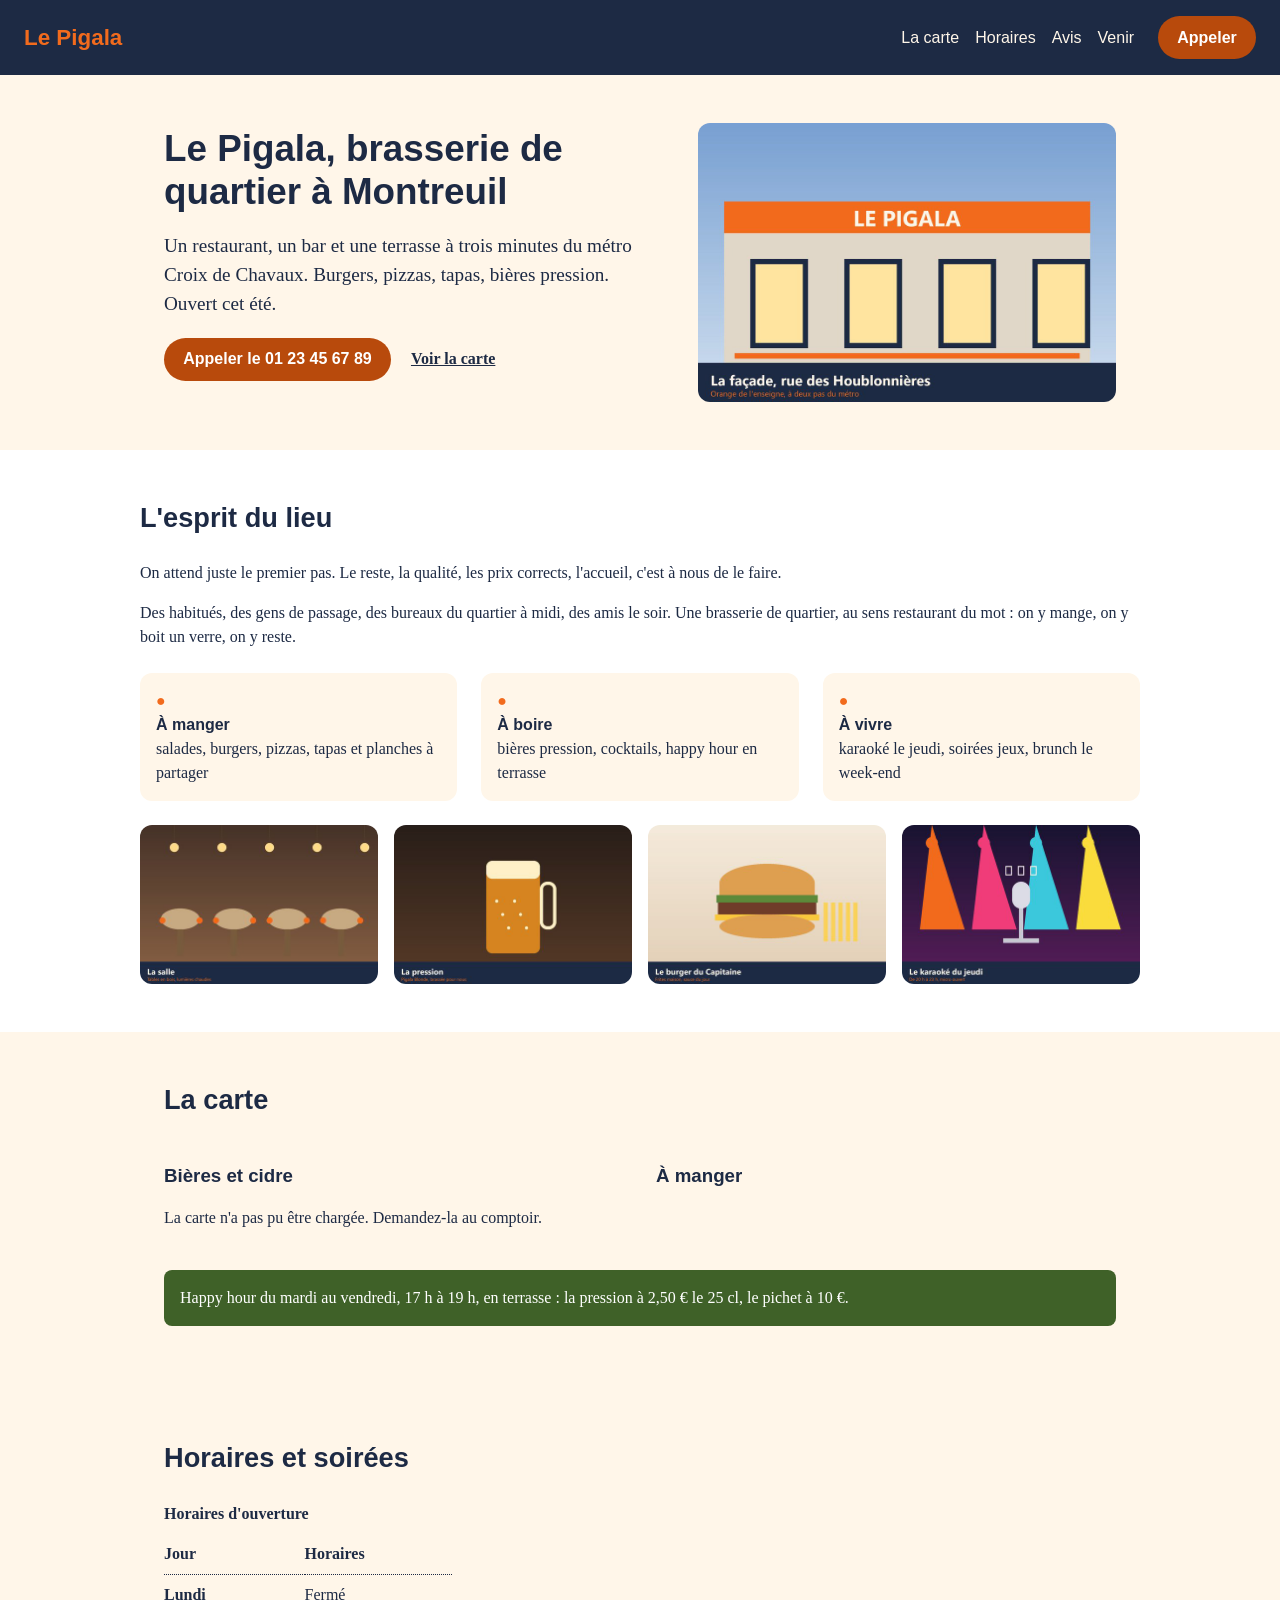
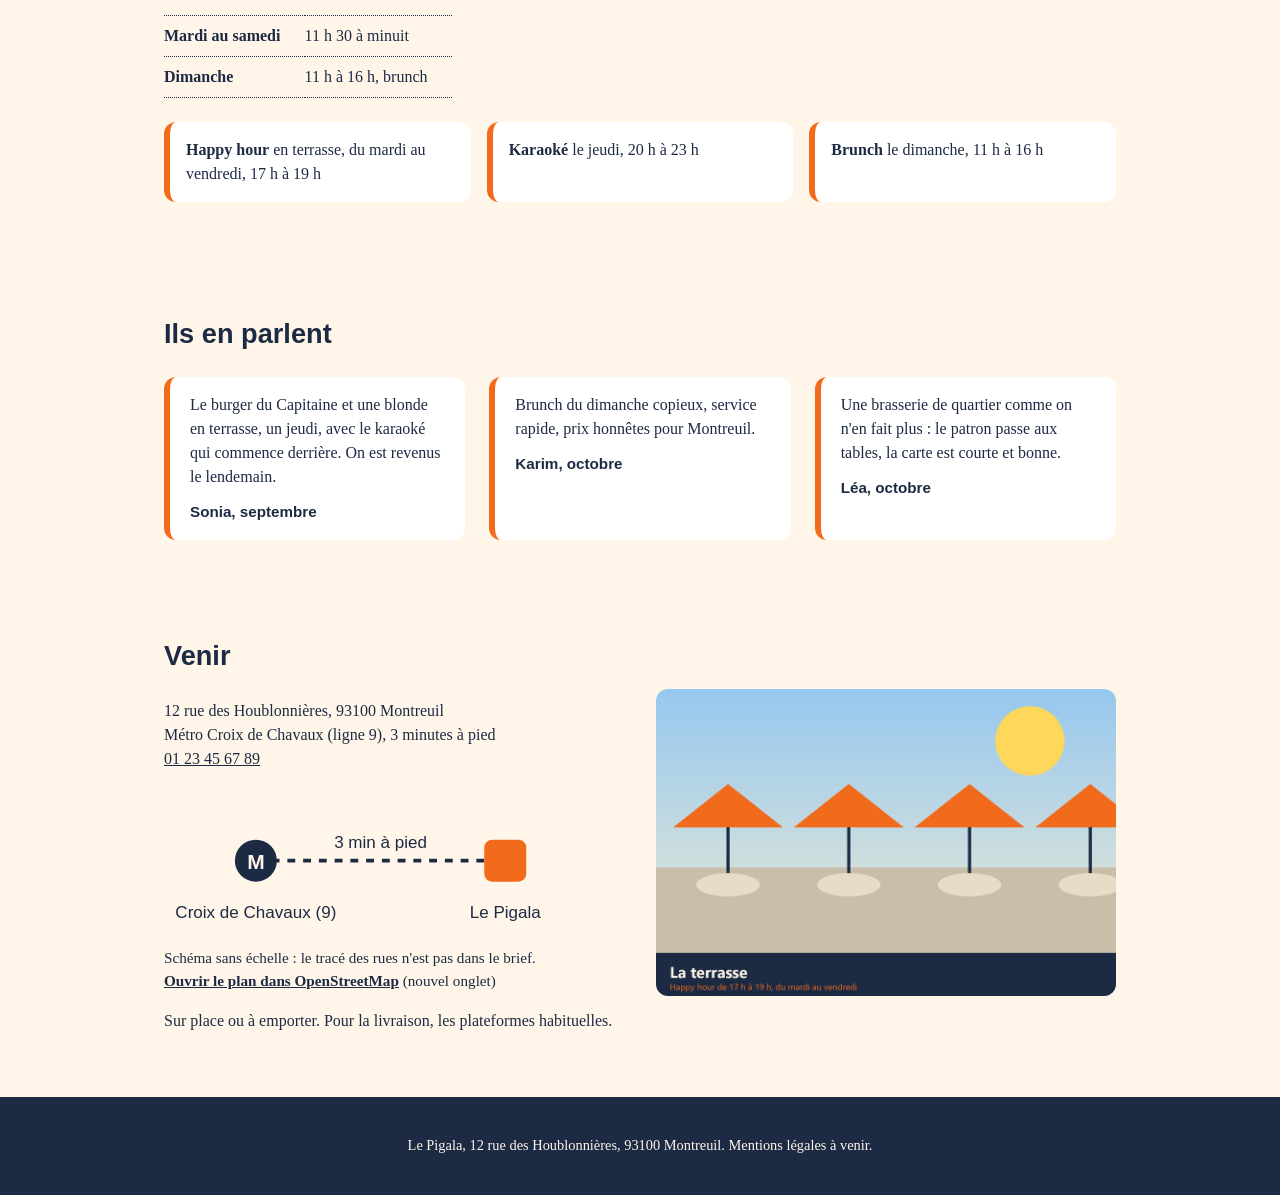
==== exercices/17-reservations/depart/index.html @ 9a60c252 "J2 Le Pigala : exercices 17 à 25 et bonus, départs seuls Fil rouge du jour 2 : la page prend des rés" ====
<!DOCTYPE html>
<html lang="fr">
<head>
  <meta charset="UTF-8">
  <meta name="viewport" content="width=device-width, initial-scale=1">
  <title>Le Pigala, brasserie de quartier à Montreuil</title>
  <meta name="description" content="Le Pigala, brasserie-restaurant et bar à Montreuil, à deux pas du métro Croix de Chavaux : burgers, pizzas, tapas, bières pression, happy hour en terrasse, karaoké le jeudi.">
  <link rel="stylesheet" href="style.css">
  <link rel="stylesheet" href="css/plan-acces.css">
</head>
<body>
  <a class="evitement" href="#contenu">Aller au contenu</a>

  <header class="entete">
    <p class="logo"><a href="#contenu">Le Pigala</a></p>
    <nav aria-label="Navigation principale">
      <a href="#carte">La carte</a>
      <a href="#horaires">Horaires</a>
      <a href="#avis">Avis</a>
      <a href="#venir">Venir</a>
    </nav>
    <a class="bouton" href="tel:+33123456789">Appeler</a>
  </header>

  <main id="contenu">
    <section class="heros" aria-labelledby="titre">
      <div class="heros-texte">
        <h1 id="titre">Le Pigala, brasserie de quartier à Montreuil</h1>
        <p class="accroche">Un restaurant, un bar et une terrasse à trois minutes du métro Croix de Chavaux. Burgers, pizzas, tapas, bières pression. Ouvert cet été.</p>
        <p class="actions">
          <a class="bouton" href="tel:+33123456789">Appeler le 01 23 45 67 89</a>
          <a class="lien" href="#carte">Voir la carte</a>
        </p>
      </div>
      <img class="photo"
           src="photos/moyen/01-facade.jpg"
           srcset="photos/petit/01-facade.jpg 480w, photos/moyen/01-facade.jpg 960w, photos/grand/01-facade.jpg 1600w"
           sizes="(max-width: 700px) 100vw, 45vw"
           width="960" height="640"
           alt="La façade du Pigala rue des Houblonnières : enseigne orange au-dessus de quatre grandes fenêtres éclairées">
    </section>

    <section class="esprit" aria-labelledby="esprit-titre">
      <div class="contenant">
        <h2 id="esprit-titre">L'esprit du lieu</h2>
        <p>On attend juste le premier pas. Le reste, la qualité, les prix corrects, l'accueil, c'est à nous de le faire.</p>
        <p>Des habitués, des gens de passage, des bureaux du quartier à midi, des amis le soir. Une brasserie de quartier, au sens restaurant du mot : on y mange, on y boit un verre, on y reste.</p>
        <ul class="pictos">
          <li><span class="picto" aria-hidden="true">●</span><strong>À manger</strong> salades, burgers, pizzas, tapas et planches à partager</li>
          <li><span class="picto" aria-hidden="true">●</span><strong>À boire</strong> bières pression, cocktails, happy hour en terrasse</li>
          <li><span class="picto" aria-hidden="true">●</span><strong>À vivre</strong> karaoké le jeudi, soirées jeux, brunch le week-end</li>
        </ul>
        <ul class="galerie">
          <li><img src="photos/petit/02-salle.jpg" srcset="photos/petit/02-salle.jpg 480w, photos/moyen/02-salle.jpg 960w" sizes="(max-width: 700px) 100vw, 25vw" width="480" height="320" alt="La salle : tables en bois rondes, lampes suspendues à la lumière chaude"></li>
          <li><img src="photos/petit/04-biere-pression.jpg" srcset="photos/petit/04-biere-pression.jpg 480w, photos/moyen/04-biere-pression.jpg 960w" sizes="(max-width: 700px) 100vw, 25vw" width="480" height="320" alt="Une chope de Pigala Blonde, pression, avec sa mousse"></li>
          <li><img src="photos/petit/05-burger.jpg" srcset="photos/petit/05-burger.jpg 480w, photos/moyen/05-burger.jpg 960w" sizes="(max-width: 700px) 100vw, 25vw" width="480" height="320" alt="Le burger du Capitaine et ses frites maison"></li>
          <li><img src="photos/petit/08-karaoke.jpg" srcset="photos/petit/08-karaoke.jpg 480w, photos/moyen/08-karaoke.jpg 960w" sizes="(max-width: 700px) 100vw, 25vw" width="480" height="320" alt="Le karaoké du jeudi : un micro sur pied sous des projecteurs de couleur"></li>
        </ul>
      </div>
    </section>

    <section class="carte" id="carte" aria-labelledby="carte-titre">
      <h2 id="carte-titre">La carte</h2>
      <!-- La carte est lue depuis /api/carte (base SQLite, voir servir.py). Sans script, la version écrite ci-dessous s'affiche. -->
      <div class="colonnes">
        <div>
          <h3>Bières et cidre</h3>
          <ul data-categorie="biere"></ul>
        </div>
        <div>
          <h3>À manger</h3>
          <ul data-categorie="plat"></ul>
        </div>
      </div>
      <noscript>
        <div class="colonnes">
          <div>
            <h3>Bières et cidre</h3>
            <ul>
              <li><span class="nom">Pigala Blonde</span><span class="desc">Pression maison, légère et ronde, 25 cl</span><span class="prix">3,50 €</span></li>
              <li><span class="nom">Houblonnière IPA</span><span class="desc">Amère et fruitée, brassée à Montreuil, 33 cl</span><span class="prix">6,50 €</span></li>
              <li><span class="nom">Blanche du Métro</span><span class="desc">Trouble, notes d'agrumes, 33 cl</span><span class="prix">5,50 €</span></li>
              <li><span class="nom">Cidre brut</span><span class="desc">Pression, 25 cl</span><span class="prix">4,00 €</span></li>
            </ul>
          </div>
          <div>
            <h3>À manger</h3>
            <ul>
              <li><span class="nom">Burger du Capitaine</span><span class="desc">Steak haché, cheddar, oignons confits, frites maison</span><span class="prix">15,00 €</span></li>
              <li><span class="nom">Pizza Margherita</span><span class="desc">Tomate, mozzarella, basilic</span><span class="prix">11,00 €</span></li>
              <li><span class="nom">Tapas du jour</span><span class="desc">Trois assiettes à partager, selon le marché</span><span class="prix">12,00 €</span></li>
              <li><span class="nom">Planche mixte</span><span class="desc">Charcuterie et fromages, pour deux</span><span class="prix">18,00 €</span></li>
            </ul>
          </div>
        </div>
        <p class="attente">Carte complète au comptoir.</p>
      </noscript>
      <p class="encadre">Happy hour du mardi au vendredi, 17 h à 19 h, en terrasse : la pression à 2,50 € le 25 cl, le pichet à 10 €.</p>
    </section>

    <section class="horaires" id="horaires" aria-labelledby="horaires-titre">
      <h2 id="horaires-titre">Horaires et soirées</h2>
      <table>
        <caption>Horaires d'ouverture</caption>
        <thead>
          <tr><th scope="col">Jour</th><th scope="col">Horaires</th></tr>
        </thead>
        <tbody>
          <tr><th scope="row">Lundi</th><td>Fermé</td></tr>
          <tr><th scope="row">Mardi au samedi</th><td>11 h 30 à minuit</td></tr>
          <tr><th scope="row">Dimanche</th><td>11 h à 16 h, brunch</td></tr>
        </tbody>
      </table>
      <ul class="soirees">
        <li><strong>Happy hour</strong> en terrasse, du mardi au vendredi, 17 h à 19 h</li>
        <li><strong>Karaoké</strong> le jeudi, 20 h à 23 h</li>
        <li><strong>Brunch</strong> le dimanche, 11 h à 16 h</li>
      </ul>
    </section>

    <section class="avis" id="avis" aria-labelledby="avis-titre">
      <h2 id="avis-titre">Ils en parlent</h2>
      <div class="avis-liste">
        <figure>
          <blockquote>
            <p>Le burger du Capitaine et une blonde en terrasse, un jeudi, avec le karaoké qui commence derrière. On est revenus le lendemain.</p>
          </blockquote>
          <figcaption>Sonia, septembre</figcaption>
        </figure>
        <figure>
          <blockquote>
            <p>Brunch du dimanche copieux, service rapide, prix honnêtes pour Montreuil.</p>
          </blockquote>
          <figcaption>Karim, octobre</figcaption>
        </figure>
        <figure>
          <blockquote>
            <p>Une brasserie de quartier comme on n'en fait plus : le patron passe aux tables, la carte est courte et bonne.</p>
          </blockquote>
          <figcaption>Léa, octobre</figcaption>
        </figure>
      </div>
    </section>

    <section class="venir" id="venir" aria-labelledby="venir-titre">
      <div class="venir-texte">
        <h2 id="venir-titre">Venir</h2>
        <address>
          12 rue des Houblonnières, 93100 Montreuil<br>
          Métro Croix de Chavaux (ligne 9), 3 minutes à pied<br>
          <a href="tel:+33123456789">01 23 45 67 89</a>
        </address>
      <!-- DÉBUT plan-acces -->
      <figure class="plan-acces">
        <svg viewBox="0 0 320 110" role="img" aria-label="Schéma sans échelle : du métro Croix de Chavaux, ligne 9, au Pigala, 12 rue des Houblonnières, 3 minutes à pied.">
          <line class="plan-acces__trajet" x1="70" y1="50" x2="260" y2="50"/>
          <circle class="plan-acces__metro" cx="70" cy="50" r="16"/>
          <text class="plan-acces__m" x="70" y="56" text-anchor="middle">M</text>
          <text x="70" y="94" text-anchor="middle">Croix de Chavaux (9)</text>
          <text x="165" y="40" text-anchor="middle">3 min à pied</text>
          <rect class="plan-acces__lieu" x="244" y="34" width="32" height="32" rx="6"/>
          <text x="260" y="94" text-anchor="middle">Le Pigala</text>
        </svg>
        <figcaption>Schéma sans échelle : le tracé des rues n'est pas dans le brief. <a href="https://www.openstreetmap.org/search?query=12%20rue%20des%20Houblonni%C3%A8res%2C%2093100%20Montreuil" target="_blank" rel="noopener">Ouvrir le plan dans OpenStreetMap</a> (nouvel onglet)</figcaption>
      </figure>
      <!-- FIN plan-acces -->
        <p>Sur place ou à emporter. Pour la livraison, les plateformes habituelles.</p>
      </div>
      <img class="photo"
           src="photos/moyen/03-terrasse.jpg"
           srcset="photos/petit/03-terrasse.jpg 480w, photos/moyen/03-terrasse.jpg 960w, photos/grand/03-terrasse.jpg 1600w"
           sizes="(max-width: 700px) 100vw, 45vw"
           width="960" height="640"
           alt="La terrasse du Pigala au soleil : parasols orange et tables rondes sur le trottoir">
    </section>
  </main>

  <footer>
    <p>Le Pigala, 12 rue des Houblonnières, 93100 Montreuil. Mentions légales à venir.</p>
  </footer>

  <script src="script.js"></script>
</body>
</html>
---- exercices/17-reservations/depart/style.css ----
/* Le Pigala : page refaite d'après la maquette (exercice 8). Couleurs de l'enseigne. */
:root {
  --orange: #F26B1D;
  --bleu: #1D2A44;
  --creme: #FFF6E9;
  --vert: #5C8A3A;
  --orange-fonce: #B84A0C;   /* boutons : blanc sur cet orange = 5,2 pour 1 (E10) */
  --vert-fonce: #3F6128;     /* encadré : blanc sur ce vert = 7,1 pour 1 (E10) */
  --texte: #1D2A44;
  --largeur: 1000px;
}

* { box-sizing: border-box; }

body {
  margin: 0;
  font-family: Georgia, "Times New Roman", serif;
  color: var(--texte);
  background: var(--creme);
  line-height: 1.5;
}

h1, h2, h3, .logo, .bouton, nav, .pictos strong {
  font-family: "Segoe UI", Arial, sans-serif;
}
h2 { font-size: 1.7rem; margin-top: 0; }

/* Focus visible au clavier, partout (E10) */
a:focus-visible, .bouton:focus-visible { outline: 3px solid var(--bleu); outline-offset: 3px; }
.entete a:focus-visible, footer a:focus-visible { outline-color: var(--creme); }

/* Lien d'évitement, visible au clavier seulement */
.evitement {
  position: absolute; left: -999px; top: 0;
  background: var(--bleu); color: var(--creme); padding: 0.5rem 1rem;
}
.evitement:focus { left: 0; z-index: 10; }

/* En-tête */
.entete {
  display: flex;
  align-items: center;
  gap: 1.5rem;
  padding: 1rem 1.5rem;
  background: var(--bleu);
  color: var(--creme);
}
.logo { margin: 0; font-weight: 700; font-size: 1.4rem; }
.logo a { color: var(--orange); text-decoration: none; }
.entete nav { display: flex; gap: 1rem; margin-left: auto; }
.entete nav a { color: var(--creme); text-decoration: none; }
.entete nav a:hover, .entete nav a:focus { text-decoration: underline; }

.bouton {
  display: inline-block;
  padding: 0.6rem 1.2rem;
  background: var(--orange-fonce);
  color: #fff;
  border-radius: 999px;
  text-decoration: none;
  font-weight: 700;
}
.bouton:hover, .bouton:focus { background: var(--bleu); }
.lien { margin-left: 1rem; color: var(--bleu); font-weight: 700; }

/* Sections */
main > section { padding: 3rem 1.5rem; max-width: var(--largeur); margin: 0 auto; }

.heros { display: grid; grid-template-columns: 1.2fr 1fr; gap: 2rem; align-items: center; }
.heros h1 { font-size: 2.3rem; margin: 0 0 0.5rem; line-height: 1.15; }
.accroche { font-size: 1.2rem; max-width: 36rem; }

/* Photos (E15) */
.photo { width: 100%; height: auto; border-radius: 12px; display: block; }
.galerie { list-style: none; padding: 0; margin: 1.5rem 0 0; display: grid; grid-template-columns: repeat(auto-fit, minmax(180px, 1fr)); gap: 1rem; }
.galerie li { margin: 0; }
.galerie img { width: 100%; height: auto; border-radius: 12px; display: block; }

.photo-attente {
  min-height: 240px;
  display: grid; place-items: center;
  background: #e6dccc; color: var(--bleu);
  border: 2px dashed var(--bleu); border-radius: 12px;
  font-family: "Segoe UI", Arial, sans-serif;
}

.esprit { background: #fff; max-width: none; }
.esprit .contenant { max-width: var(--largeur); margin: 0 auto; }
.pictos { list-style: none; padding: 0; margin: 1.5rem 0 0; display: grid; grid-template-columns: repeat(auto-fit, minmax(240px, 1fr)); gap: 1.5rem; }
.pictos li { padding: 1rem; background: var(--creme); border-radius: 12px; }
.pictos .picto { color: var(--orange); margin-right: 0.5rem; }
.pictos strong { display: block; }

.carte .colonnes { display: grid; grid-template-columns: repeat(auto-fit, minmax(280px, 1fr)); gap: 2rem; }
.carte h3 { margin-bottom: 0.5rem; }
.carte ul { list-style: none; padding: 0; margin: 0; }
.carte li { display: grid; grid-template-columns: 1fr auto; gap: 0 1rem; padding: 0.5rem 0; border-bottom: 1px dotted var(--bleu); }
.carte .nom { grid-column: 1; font-weight: 700; }
.carte .desc { grid-column: 1; font-size: 0.95rem; }
.carte .prix { grid-column: 2; grid-row: 1 / span 2; align-self: start; font-weight: 700; white-space: nowrap; }
.encadre { margin-top: 1.5rem; padding: 1rem; background: var(--vert-fonce); color: #fff; border-radius: 8px; }

.horaires table { border-collapse: collapse; margin-bottom: 1.5rem; min-width: 18rem; }
.horaires caption { text-align: left; font-weight: 700; padding-bottom: 0.5rem; }
.horaires th, .horaires td { text-align: left; padding: 0.5rem 1rem 0.5rem 0; border-bottom: 1px dotted var(--bleu); }
.soirees { list-style: none; padding: 0; display: grid; grid-template-columns: repeat(auto-fit, minmax(240px, 1fr)); gap: 1rem; }
.soirees li { padding: 1rem; background: #fff; border-radius: 12px; border-left: 6px solid var(--orange); }

.venir { display: grid; grid-template-columns: 1fr 1fr; gap: 2rem; align-items: center; }
/* Ils en parlent (E13) */
.avis-liste { display: grid; grid-template-columns: repeat(auto-fit, minmax(260px, 1fr)); gap: 1.5rem; }
.avis figure { margin: 0; padding: 1rem 1.25rem; background: #fff; border-radius: 12px; border-left: 6px solid var(--orange); }
.avis blockquote { margin: 0; }
.avis blockquote p { margin: 0 0 0.75rem; }
.avis figcaption { font-family: "Segoe UI", Arial, sans-serif; font-weight: 700; font-size: 0.95rem; }

address { font-style: normal; }
address a { color: var(--bleu); }

footer { padding: 1.5rem; background: var(--bleu); color: var(--creme); text-align: center; font-size: 0.9rem; }
footer a { color: var(--creme); }

@media (max-width: 700px) {
  .entete { flex-wrap: wrap; }
  .entete nav { margin-left: 0; width: 100%; }
  .heros, .venir { grid-template-columns: 1fr; }
  .heros h1 { font-size: 1.8rem; }
  .photo-attente { min-height: 160px; }
}
---- exercices/17-reservations/depart/css/plan-acces.css ----
/* Plan d'accès (section Venir) : schéma sans échelle et lien OpenStreetMap */
.plan-acces { margin: 1.5rem 0 0; max-width: 420px; }
.plan-acces svg { display: block; width: 100%; height: auto; font-family: "Segoe UI", Arial, sans-serif; font-size: 13px; }
.plan-acces text { fill: var(--texte); }
.plan-acces .plan-acces__m { fill: var(--creme); font-weight: 700; font-size: 16px; }
.plan-acces__trajet { stroke: var(--bleu); stroke-width: 3; stroke-dasharray: 6 6; }
.plan-acces__metro { fill: var(--bleu); }
.plan-acces__lieu { fill: var(--orange); }
.plan-acces figcaption { margin-top: 0.5rem; font-size: 0.95rem; }
.plan-acces a { color: var(--bleu); font-weight: 700; }
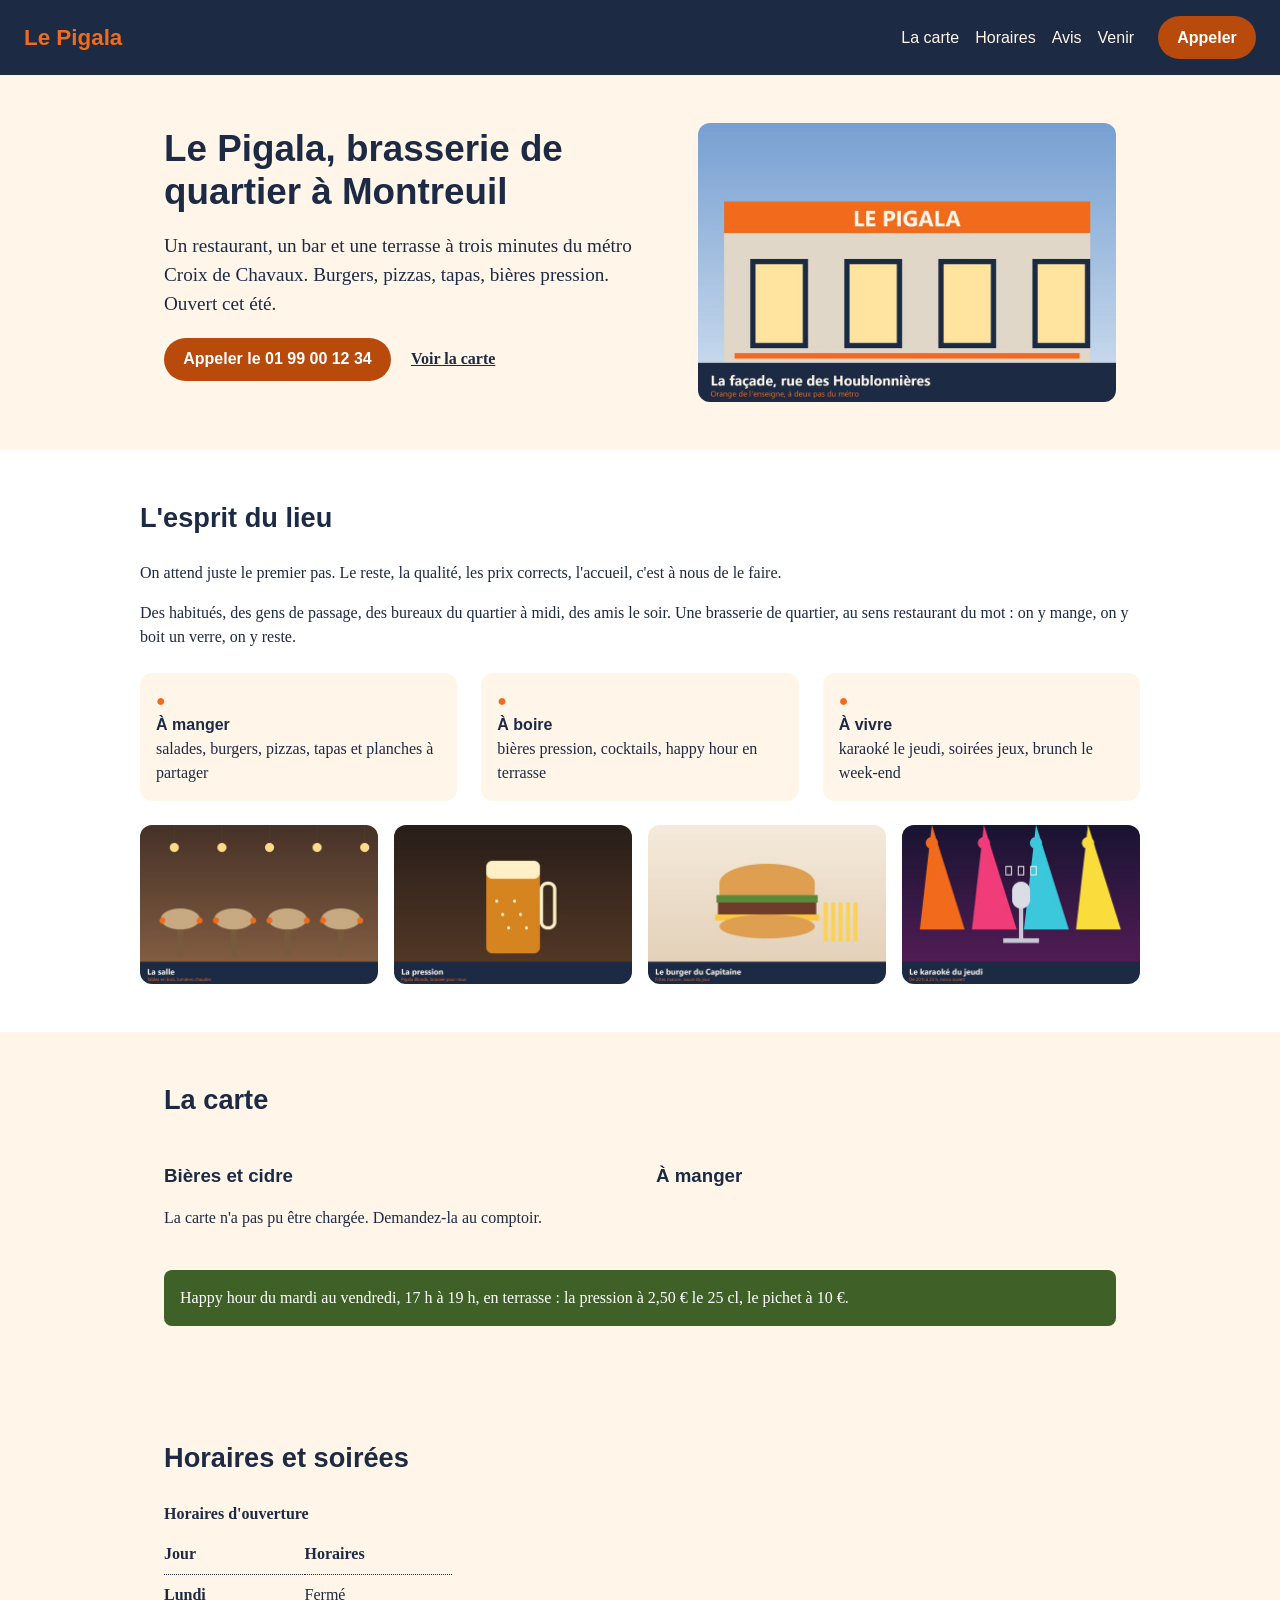
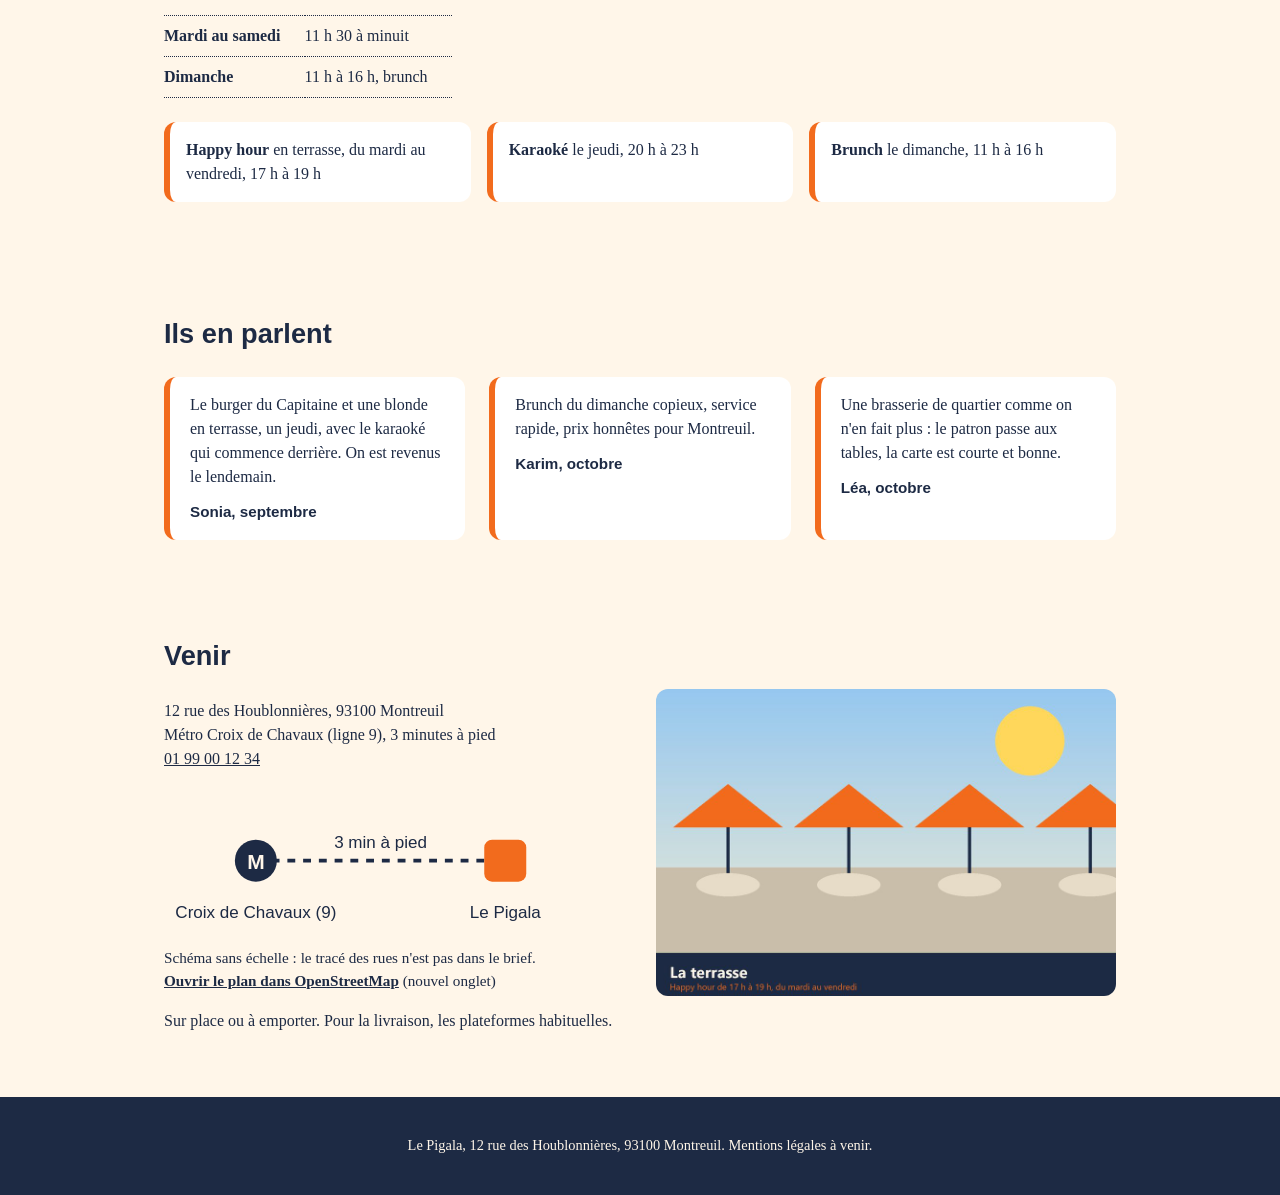
==== commit 80606667: "Relecture du 02/11 : prompt E23 sans lecture de donnees/, code public Copilot cité, art. 22 et 33 so" ====
--- a/exercices/17-reservations/depart/index.html
+++ b/exercices/17-reservations/depart/index.html
@@ -19,7 +19,7 @@
       <a href="#avis">Avis</a>
       <a href="#venir">Venir</a>
     </nav>
-    <a class="bouton" href="tel:+33123456789">Appeler</a>
+    <a class="bouton" href="tel:+33199001234">Appeler</a>
   </header>
 
   <main id="contenu">
@@ -28,7 +28,7 @@
         <h1 id="titre">Le Pigala, brasserie de quartier à Montreuil</h1>
         <p class="accroche">Un restaurant, un bar et une terrasse à trois minutes du métro Croix de Chavaux. Burgers, pizzas, tapas, bières pression. Ouvert cet été.</p>
         <p class="actions">
-          <a class="bouton" href="tel:+33123456789">Appeler le 01 23 45 67 89</a>
+          <a class="bouton" href="tel:+33199001234">Appeler le 01 99 00 12 34</a>
           <a class="lien" href="#carte">Voir la carte</a>
         </p>
       </div>
@@ -148,7 +148,7 @@
         <address>
           12 rue des Houblonnières, 93100 Montreuil<br>
           Métro Croix de Chavaux (ligne 9), 3 minutes à pied<br>
-          <a href="tel:+33123456789">01 23 45 67 89</a>
+          <a href="tel:+33199001234">01 99 00 12 34</a>
         </address>
       <!-- DÉBUT plan-acces -->
       <figure class="plan-acces">
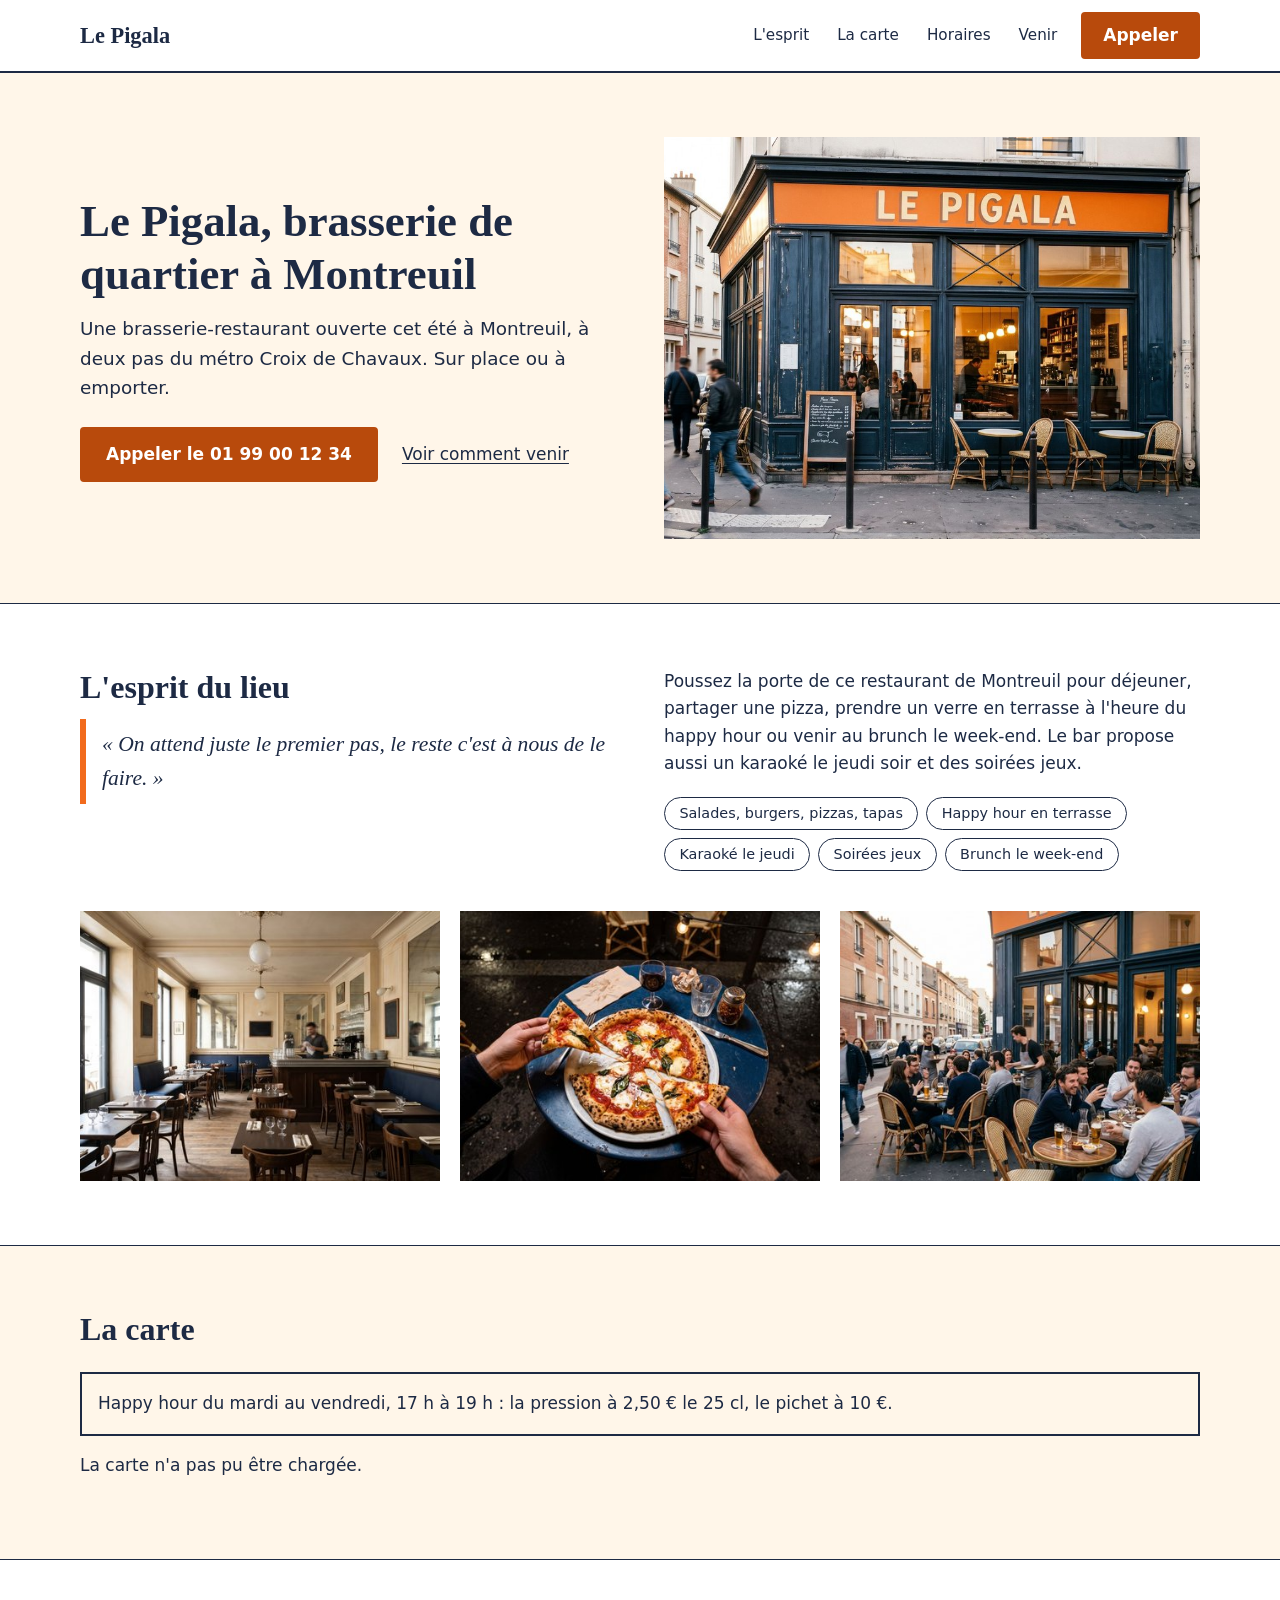
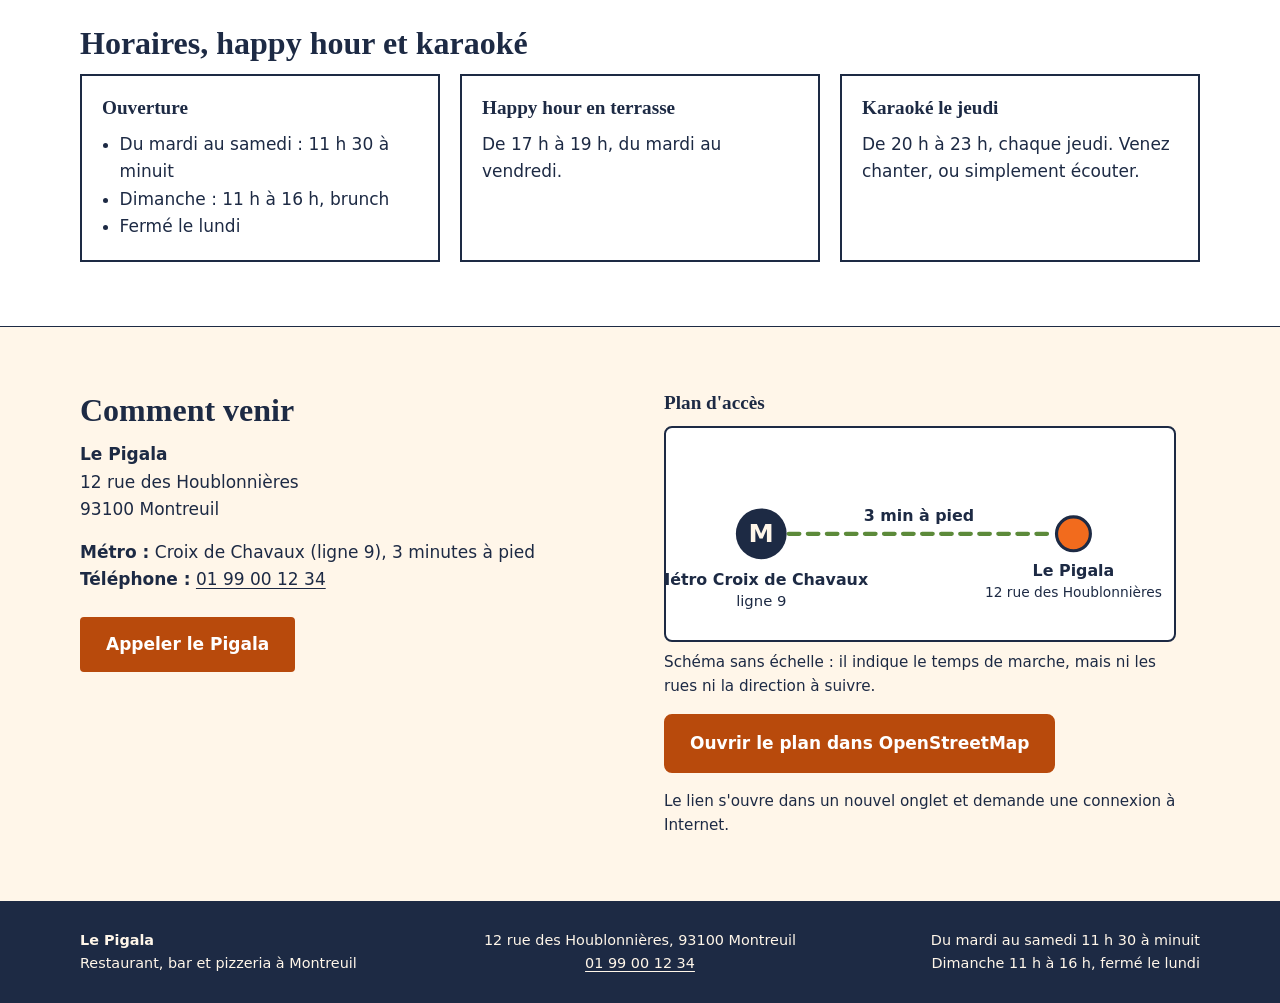
==== commit f486b319: "J2 sur la page de la formatrice : E11 en ouverture, E15 à E23 rechaînés - E11 La carte en base (nouv" ====
--- a/exercices/17-reservations/depart/index.html
+++ b/exercices/17-reservations/depart/index.html
@@ -1,184 +1,257 @@
 <!DOCTYPE html>
 <html lang="fr">
 <head>
-  <meta charset="UTF-8">
+  <meta charset="utf-8">
   <meta name="viewport" content="width=device-width, initial-scale=1">
-  <title>Le Pigala, brasserie de quartier à Montreuil</title>
-  <meta name="description" content="Le Pigala, brasserie-restaurant et bar à Montreuil, à deux pas du métro Croix de Chavaux : burgers, pizzas, tapas, bières pression, happy hour en terrasse, karaoké le jeudi.">
+  <title>Le Pigala | Brasserie, bar et restaurant à Montreuil, Croix de Chavaux</title>
+  <meta name="description" content="Le Pigala, brasserie de quartier à Montreuil, à 3 minutes du métro Croix de Chavaux : pizzas, burgers, tapas, happy hour en terrasse, karaoké le jeudi et brunch le week-end.">
   <link rel="stylesheet" href="style.css">
   <link rel="stylesheet" href="css/plan-acces.css">
 </head>
 <body>
-  <a class="evitement" href="#contenu">Aller au contenu</a>
-
+  <a class="lien-evitement" href="#contenu">Aller au contenu</a>
+
+  <!-- DÉBUT en-tete -->
   <header class="entete">
-    <p class="logo"><a href="#contenu">Le Pigala</a></p>
-    <nav aria-label="Navigation principale">
-      <a href="#carte">La carte</a>
-      <a href="#horaires">Horaires</a>
-      <a href="#avis">Avis</a>
-      <a href="#venir">Venir</a>
-    </nav>
-    <a class="bouton" href="tel:+33199001234">Appeler</a>
+    <div class="conteneur entete-contenu">
+      <p class="marque">Le Pigala</p>
+      <nav aria-label="Navigation principale">
+        <ul class="menu">
+          <li><a href="#esprit">L'esprit</a></li>
+          <li><a href="#carte">La carte</a></li>
+          <li><a href="#horaires">Horaires</a></li>
+          <li><a href="#venir">Venir</a></li>
+          <li><a class="bouton" href="tel:+33199001234">Appeler</a></li>
+        </ul>
+      </nav>
+    </div>
   </header>
+  <!-- FIN en-tete -->
 
   <main id="contenu">
-    <section class="heros" aria-labelledby="titre">
-      <div class="heros-texte">
-        <h1 id="titre">Le Pigala, brasserie de quartier à Montreuil</h1>
-        <p class="accroche">Un restaurant, un bar et une terrasse à trois minutes du métro Croix de Chavaux. Burgers, pizzas, tapas, bières pression. Ouvert cet été.</p>
-        <p class="actions">
-          <a class="bouton" href="tel:+33199001234">Appeler le 01 99 00 12 34</a>
-          <a class="lien" href="#carte">Voir la carte</a>
-        </p>
-      </div>
-      <img class="photo"
-           src="photos/moyen/01-facade.jpg"
-           srcset="photos/petit/01-facade.jpg 480w, photos/moyen/01-facade.jpg 960w, photos/grand/01-facade.jpg 1600w"
-           sizes="(max-width: 700px) 100vw, 45vw"
-           width="960" height="640"
-           alt="La façade du Pigala rue des Houblonnières : enseigne orange au-dessus de quatre grandes fenêtres éclairées">
-    </section>
-
-    <section class="esprit" aria-labelledby="esprit-titre">
-      <div class="contenant">
-        <h2 id="esprit-titre">L'esprit du lieu</h2>
-        <p>On attend juste le premier pas. Le reste, la qualité, les prix corrects, l'accueil, c'est à nous de le faire.</p>
-        <p>Des habitués, des gens de passage, des bureaux du quartier à midi, des amis le soir. Une brasserie de quartier, au sens restaurant du mot : on y mange, on y boit un verre, on y reste.</p>
-        <ul class="pictos">
-          <li><span class="picto" aria-hidden="true">●</span><strong>À manger</strong> salades, burgers, pizzas, tapas et planches à partager</li>
-          <li><span class="picto" aria-hidden="true">●</span><strong>À boire</strong> bières pression, cocktails, happy hour en terrasse</li>
-          <li><span class="picto" aria-hidden="true">●</span><strong>À vivre</strong> karaoké le jeudi, soirées jeux, brunch le week-end</li>
-        </ul>
-        <ul class="galerie">
-          <li><img src="photos/petit/02-salle.jpg" srcset="photos/petit/02-salle.jpg 480w, photos/moyen/02-salle.jpg 960w" sizes="(max-width: 700px) 100vw, 25vw" width="480" height="320" alt="La salle : tables en bois rondes, lampes suspendues à la lumière chaude"></li>
-          <li><img src="photos/petit/04-biere-pression.jpg" srcset="photos/petit/04-biere-pression.jpg 480w, photos/moyen/04-biere-pression.jpg 960w" sizes="(max-width: 700px) 100vw, 25vw" width="480" height="320" alt="Une chope de Pigala Blonde, pression, avec sa mousse"></li>
-          <li><img src="photos/petit/05-burger.jpg" srcset="photos/petit/05-burger.jpg 480w, photos/moyen/05-burger.jpg 960w" sizes="(max-width: 700px) 100vw, 25vw" width="480" height="320" alt="Le burger du Capitaine et ses frites maison"></li>
-          <li><img src="photos/petit/08-karaoke.jpg" srcset="photos/petit/08-karaoke.jpg 480w, photos/moyen/08-karaoke.jpg 960w" sizes="(max-width: 700px) 100vw, 25vw" width="480" height="320" alt="Le karaoké du jeudi : un micro sur pied sous des projecteurs de couleur"></li>
-        </ul>
-      </div>
-    </section>
-
-    <section class="carte" id="carte" aria-labelledby="carte-titre">
-      <h2 id="carte-titre">La carte</h2>
-      <!-- La carte est lue depuis /api/carte (base SQLite, voir servir.py). Sans script, la version écrite ci-dessous s'affiche. -->
-      <div class="colonnes">
+    <!-- DÉBUT heros -->
+    <section class="heros" aria-labelledby="titre-principal">
+      <div class="conteneur deux-colonnes">
+        <div class="heros-texte">
+          <h1 id="titre-principal">Le Pigala, brasserie de quartier à Montreuil</h1>
+          <p class="chapeau">
+            Une brasserie-restaurant ouverte cet été à Montreuil, à deux pas du métro
+            Croix de Chavaux. Sur place ou à emporter.
+          </p>
+          <p class="actions">
+            <a class="bouton" href="tel:+33199001234">Appeler le 01 99 00 12 34</a>
+            <a href="#venir">Voir comment venir</a>
+          </p>
+        </div>
+        <figure class="photo">
+          <img src="photos/moyen/01-facade.jpg"
+               srcset="photos/petit/01-facade.jpg 480w, photos/moyen/01-facade.jpg 960w, photos/grand/01-facade.jpg 1600w"
+               sizes="(min-width: 72rem) 33.5rem, (min-width: 48rem) calc(50vw - 2.5rem), calc(100vw - 2rem)"
+               width="960" height="640"
+               alt="Façade d'angle bleu nuit surmontée d'une enseigne orange « Le Pigala », avec une ardoise sur le trottoir et des tables rondes entourées de chaises en rotin devant les vitrines éclairées.">
+        </figure>
+      </div>
+    </section>
+    <!-- FIN heros -->
+
+    <!-- DÉBUT esprit -->
+    <section id="esprit" class="esprit" aria-labelledby="titre-esprit">
+      <div class="conteneur">
+        <div class="deux-colonnes">
+          <div>
+            <h2 id="titre-esprit">L'esprit du lieu</h2>
+            <blockquote>
+              <p>« On attend juste le premier pas, le reste c'est à nous de le faire. »</p>
+            </blockquote>
+          </div>
+          <div>
+            <p>
+              Poussez la porte de ce restaurant de Montreuil pour déjeuner, partager une pizza,
+              prendre un verre en terrasse à l'heure du happy hour ou venir au brunch le week-end.
+              Le bar propose aussi un karaoké le jeudi soir et des soirées jeux.
+            </p>
+            <ul class="pastilles">
+              <li>Salades, burgers, pizzas, tapas</li>
+              <li>Happy hour en terrasse</li>
+              <li>Karaoké le jeudi</li>
+              <li>Soirées jeux</li>
+              <li>Brunch le week-end</li>
+            </ul>
+          </div>
+        </div>
+
+        <div class="galerie">
+          <figure class="photo">
+            <img src="photos/moyen/02-salle.jpg"
+                 srcset="photos/petit/02-salle.jpg 480w, photos/moyen/02-salle.jpg 960w, photos/grand/02-salle.jpg 1600w"
+                 sizes="(min-width: 72rem) 22.5rem, (min-width: 48rem) calc(33.3vw - 1.5rem), calc(100vw - 2rem)"
+                 width="960" height="640" loading="lazy"
+                 alt="La salle : tables en bois sombre dressées de verres et de serviettes, banquettes bleu nuit le long des murs crème, grands miroirs et suspensions en globe, avec un serveur qui essuie un verre derrière le comptoir.">
+          </figure>
+          <figure class="photo">
+            <img src="photos/moyen/06-pizza.jpg"
+                 srcset="photos/petit/06-pizza.jpg 480w, photos/moyen/06-pizza.jpg 960w, photos/grand/06-pizza.jpg 1600w"
+                 sizes="(min-width: 72rem) 22.5rem, (min-width: 48rem) calc(33.3vw - 1.5rem), calc(100vw - 2rem)"
+                 width="960" height="640" loading="lazy"
+                 alt="Vue de dessus d'une pizza tomate, mozzarella et basilic sur une table ronde bleue, dont deux mains saisissent chacune une part, à côté d'un verre de vin rouge.">
+          </figure>
+          <figure class="photo">
+            <img src="photos/moyen/03-terrasse.jpg"
+                 srcset="photos/petit/03-terrasse.jpg 480w, photos/moyen/03-terrasse.jpg 960w, photos/grand/03-terrasse.jpg 1600w"
+                 sizes="(min-width: 72rem) 22.5rem, (min-width: 48rem) calc(33.3vw - 1.5rem), calc(100vw - 2rem)"
+                 width="960" height="640" loading="lazy"
+                 alt="La terrasse en fin de journée : des groupes d'amis attablés sur des chaises en rotin autour de verres de bière, servis par deux serveurs en tablier, devant la devanture bleu nuit.">
+          </figure>
+        </div>
+      </div>
+    </section>
+    <!-- FIN esprit -->
+
+    <!-- DÉBUT carte -->
+    <section id="carte" class="carte" aria-labelledby="titre-carte">
+      <div class="conteneur">
+        <h2 id="titre-carte">La carte</h2>
+        <p class="happy-hour">Happy hour du mardi au vendredi, 17 h à 19 h : la pression à 2,50 € le 25 cl, le pichet à 10 €.</p>
+        <!-- La carte est lue depuis /api/carte (base SQLite, voir servir.py) par script.js.
+             Le bloc reste caché tant que la carte n'est pas arrivée. Sans JavaScript,
+             la carte écrite dans le noscript ci-dessous s'affiche. -->
+        <div id="carte-base" hidden>
+          <div class="colonnes-carte">
+            <div>
+              <h3>Bières et cidre</h3>
+              <ul data-categorie="biere"></ul>
+            </div>
+            <div>
+              <h3>À manger</h3>
+              <ul data-categorie="plat"></ul>
+            </div>
+          </div>
+        </div>
+        <noscript>
+          <div class="colonnes-carte">
+            <div>
+              <h3>Bières et cidre</h3>
+              <ul>
+                <li><span>Pigala Blonde</span> <span>Pression maison, légère et ronde, 25 cl</span> <span class="prix">3,50 €</span></li>
+                <li><span>Pigala Blonde 50 cl</span> <span>La même, en grand</span> <span class="prix">6,00 €</span></li>
+                <li><span>Houblonnière IPA</span> <span>Amère et fruitée, brassée à Montreuil, 33 cl</span> <span class="prix">6,50 €</span></li>
+                <li><span>Blanche du Métro</span> <span>Trouble, notes d'agrumes, 33 cl</span> <span class="prix">5,50 €</span></li>
+                <li><span>Ambrée de Chavaux</span> <span>Caramel et pain grillé, 33 cl</span> <span class="prix">6,00 €</span></li>
+                <li><span>Stout du Capitaine</span> <span>Noire, café et chocolat, 33 cl</span> <span class="prix">6,50 €</span></li>
+                <li><span>Sans alcool</span> <span>Blonde sans alcool, 33 cl</span> <span class="prix">4,50 €</span></li>
+                <li><span>Cidre brut</span> <span>Pression, 25 cl</span> <span class="prix">4,00 €</span></li>
+                <li><span>Pichet de blonde</span> <span>1 litre à partager</span> <span class="prix">14,00 €</span></li>
+                <li><span>Planche dégustation</span> <span>Quatre bières de 12 cl</span> <span class="prix">9,00 €</span></li>
+              </ul>
+            </div>
+            <div>
+              <h3>À manger</h3>
+              <ul>
+                <li><span>Salade Pigala</span> <span>Chèvre chaud, noix, miel, pain grillé</span> <span class="prix">12,50 €</span></li>
+                <li><span>Burger du Capitaine</span> <span>Steak haché, cheddar, oignons confits, frites maison</span> <span class="prix">15,00 €</span></li>
+                <li><span>Burger végétarien</span> <span>Galette de haricots rouges, avocat, frites maison</span> <span class="prix">14,00 €</span></li>
+                <li><span>Pizza Margherita</span> <span>Tomate, mozzarella, basilic</span> <span class="prix">11,00 €</span></li>
+                <li><span>Pizza Chavaux</span> <span>Tomate, chorizo, poivrons, oignons rouges</span> <span class="prix">14,00 €</span></li>
+                <li><span>Pizza quatre fromages</span> <span>Mozzarella, chèvre, bleu, comté</span> <span class="prix">13,50 €</span></li>
+                <li><span>Tapas du jour</span> <span>Trois assiettes à partager, selon le marché</span> <span class="prix">12,00 €</span></li>
+                <li><span>Planche mixte</span> <span>Charcuterie et fromages, pour deux</span> <span class="prix">18,00 €</span></li>
+                <li><span>Frites maison</span> <span>Avec la sauce du jour</span> <span class="prix">5,00 €</span></li>
+                <li><span>Dessert du jour</span> <span>Demandez au comptoir</span> <span class="prix">6,00 €</span></li>
+              </ul>
+            </div>
+          </div>
+        </noscript>
+      </div>
+    </section>
+    <!-- FIN carte -->
+
+    <!-- DÉBUT horaires -->
+    <section id="horaires" class="horaires" aria-labelledby="titre-horaires">
+      <div class="conteneur">
+        <h2 id="titre-horaires">Horaires, happy hour et karaoké</h2>
+
+        <div class="blocs">
+          <div class="bloc">
+            <h3>Ouverture</h3>
+            <ul>
+              <li>Du mardi au samedi : 11 h 30 à minuit</li>
+              <li>Dimanche : 11 h à 16 h, brunch</li>
+              <li>Fermé le lundi</li>
+            </ul>
+          </div>
+
+          <div class="bloc">
+            <h3>Happy hour en terrasse</h3>
+            <p>De 17 h à 19 h, du mardi au vendredi.</p>
+          </div>
+
+          <div class="bloc">
+            <h3>Karaoké le jeudi</h3>
+            <p>De 20 h à 23 h, chaque jeudi. Venez chanter, ou simplement écouter.</p>
+          </div>
+        </div>
+      </div>
+    </section>
+    <!-- FIN horaires -->
+
+    <!-- DÉBUT venir -->
+    <section id="venir" class="venir" aria-labelledby="titre-venir">
+      <div class="conteneur deux-colonnes">
         <div>
-          <h3>Bières et cidre</h3>
-          <ul data-categorie="biere"></ul>
-        </div>
-        <div>
-          <h3>À manger</h3>
-          <ul data-categorie="plat"></ul>
-        </div>
-      </div>
-      <noscript>
-        <div class="colonnes">
-          <div>
-            <h3>Bières et cidre</h3>
-            <ul>
-              <li><span class="nom">Pigala Blonde</span><span class="desc">Pression maison, légère et ronde, 25 cl</span><span class="prix">3,50 €</span></li>
-              <li><span class="nom">Houblonnière IPA</span><span class="desc">Amère et fruitée, brassée à Montreuil, 33 cl</span><span class="prix">6,50 €</span></li>
-              <li><span class="nom">Blanche du Métro</span><span class="desc">Trouble, notes d'agrumes, 33 cl</span><span class="prix">5,50 €</span></li>
-              <li><span class="nom">Cidre brut</span><span class="desc">Pression, 25 cl</span><span class="prix">4,00 €</span></li>
-            </ul>
-          </div>
-          <div>
-            <h3>À manger</h3>
-            <ul>
-              <li><span class="nom">Burger du Capitaine</span><span class="desc">Steak haché, cheddar, oignons confits, frites maison</span><span class="prix">15,00 €</span></li>
-              <li><span class="nom">Pizza Margherita</span><span class="desc">Tomate, mozzarella, basilic</span><span class="prix">11,00 €</span></li>
-              <li><span class="nom">Tapas du jour</span><span class="desc">Trois assiettes à partager, selon le marché</span><span class="prix">12,00 €</span></li>
-              <li><span class="nom">Planche mixte</span><span class="desc">Charcuterie et fromages, pour deux</span><span class="prix">18,00 €</span></li>
-            </ul>
-          </div>
-        </div>
-        <p class="attente">Carte complète au comptoir.</p>
-      </noscript>
-      <p class="encadre">Happy hour du mardi au vendredi, 17 h à 19 h, en terrasse : la pression à 2,50 € le 25 cl, le pichet à 10 €.</p>
-    </section>
-
-    <section class="horaires" id="horaires" aria-labelledby="horaires-titre">
-      <h2 id="horaires-titre">Horaires et soirées</h2>
-      <table>
-        <caption>Horaires d'ouverture</caption>
-        <thead>
-          <tr><th scope="col">Jour</th><th scope="col">Horaires</th></tr>
-        </thead>
-        <tbody>
-          <tr><th scope="row">Lundi</th><td>Fermé</td></tr>
-          <tr><th scope="row">Mardi au samedi</th><td>11 h 30 à minuit</td></tr>
-          <tr><th scope="row">Dimanche</th><td>11 h à 16 h, brunch</td></tr>
-        </tbody>
-      </table>
-      <ul class="soirees">
-        <li><strong>Happy hour</strong> en terrasse, du mardi au vendredi, 17 h à 19 h</li>
-        <li><strong>Karaoké</strong> le jeudi, 20 h à 23 h</li>
-        <li><strong>Brunch</strong> le dimanche, 11 h à 16 h</li>
-      </ul>
-    </section>
-
-    <section class="avis" id="avis" aria-labelledby="avis-titre">
-      <h2 id="avis-titre">Ils en parlent</h2>
-      <div class="avis-liste">
-        <figure>
-          <blockquote>
-            <p>Le burger du Capitaine et une blonde en terrasse, un jeudi, avec le karaoké qui commence derrière. On est revenus le lendemain.</p>
-          </blockquote>
-          <figcaption>Sonia, septembre</figcaption>
-        </figure>
-        <figure>
-          <blockquote>
-            <p>Brunch du dimanche copieux, service rapide, prix honnêtes pour Montreuil.</p>
-          </blockquote>
-          <figcaption>Karim, octobre</figcaption>
-        </figure>
-        <figure>
-          <blockquote>
-            <p>Une brasserie de quartier comme on n'en fait plus : le patron passe aux tables, la carte est courte et bonne.</p>
-          </blockquote>
-          <figcaption>Léa, octobre</figcaption>
-        </figure>
-      </div>
-    </section>
-
-    <section class="venir" id="venir" aria-labelledby="venir-titre">
-      <div class="venir-texte">
-        <h2 id="venir-titre">Venir</h2>
-        <address>
-          12 rue des Houblonnières, 93100 Montreuil<br>
-          Métro Croix de Chavaux (ligne 9), 3 minutes à pied<br>
-          <a href="tel:+33199001234">01 99 00 12 34</a>
-        </address>
-      <!-- DÉBUT plan-acces -->
-      <figure class="plan-acces">
-        <svg viewBox="0 0 320 110" role="img" aria-label="Schéma sans échelle : du métro Croix de Chavaux, ligne 9, au Pigala, 12 rue des Houblonnières, 3 minutes à pied.">
-          <line class="plan-acces__trajet" x1="70" y1="50" x2="260" y2="50"/>
-          <circle class="plan-acces__metro" cx="70" cy="50" r="16"/>
-          <text class="plan-acces__m" x="70" y="56" text-anchor="middle">M</text>
-          <text x="70" y="94" text-anchor="middle">Croix de Chavaux (9)</text>
-          <text x="165" y="40" text-anchor="middle">3 min à pied</text>
-          <rect class="plan-acces__lieu" x="244" y="34" width="32" height="32" rx="6"/>
-          <text x="260" y="94" text-anchor="middle">Le Pigala</text>
-        </svg>
-        <figcaption>Schéma sans échelle : le tracé des rues n'est pas dans le brief. <a href="https://www.openstreetmap.org/search?query=12%20rue%20des%20Houblonni%C3%A8res%2C%2093100%20Montreuil" target="_blank" rel="noopener">Ouvrir le plan dans OpenStreetMap</a> (nouvel onglet)</figcaption>
-      </figure>
-      <!-- FIN plan-acces -->
-        <p>Sur place ou à emporter. Pour la livraison, les plateformes habituelles.</p>
-      </div>
-      <img class="photo"
-           src="photos/moyen/03-terrasse.jpg"
-           srcset="photos/petit/03-terrasse.jpg 480w, photos/moyen/03-terrasse.jpg 960w, photos/grand/03-terrasse.jpg 1600w"
-           sizes="(max-width: 700px) 100vw, 45vw"
-           width="960" height="640"
-           alt="La terrasse du Pigala au soleil : parasols orange et tables rondes sur le trottoir">
-    </section>
+          <h2 id="titre-venir">Comment venir</h2>
+          <address>
+            <p><strong>Le Pigala</strong><br>
+            12 rue des Houblonnières<br>
+            93100 Montreuil</p>
+          </address>
+          <p class="infos">
+            <strong>Métro :</strong> Croix de Chavaux (ligne 9), 3 minutes à pied<br>
+            <strong>Téléphone :</strong> <a href="tel:+33199001234">01 99 00 12 34</a>
+          </p>
+          <p>
+            <a class="bouton" href="tel:+33199001234">Appeler le Pigala</a>
+          </p>
+        </div>
+
+        <!-- DÉBUT plan-acces -->
+        <div class="plan-acces">
+          <h3 id="titre-plan-acces">Plan d'accès</h3>
+          <figure>
+            <svg viewBox="0 0 480 200" role="img" aria-labelledby="plan-titre plan-desc">
+              <title id="plan-titre">Schéma d'accès au Pigala depuis le métro Croix de Chavaux</title>
+              <desc id="plan-desc">Deux repères reliés par un trait en pointillés : à gauche la station de métro Croix de Chavaux, ligne 9 ; à droite Le Pigala, 12 rue des Houblonnières. Il faut compter 3 minutes à pied entre les deux.</desc>
+              <line x1="116" y1="100" x2="362" y2="100" stroke="#5C8A3A" stroke-width="4" stroke-dasharray="10 8" stroke-linecap="round"/>
+              <circle class="plan-metro-disque" cx="90" cy="100" r="24" fill="#1D2A44"/>
+              <text class="plan-metro-lettre" x="90" y="108" font-size="24" text-anchor="middle">M</text>
+              <text class="plan-etiquette" x="90" y="148" font-size="15" text-anchor="middle">Métro Croix de Chavaux</text>
+              <text x="90" y="168" font-size="14" text-anchor="middle">ligne 9</text>
+              <circle class="plan-pigala-repere" cx="385" cy="100" r="16" fill="#F26B1D" stroke="#1D2A44" stroke-width="3"/>
+              <text class="plan-etiquette" x="385" y="140" font-size="15" text-anchor="middle">Le Pigala</text>
+              <text x="385" y="160" font-size="13" text-anchor="middle">12 rue des Houblonnières</text>
+              <text class="plan-etiquette" x="239" y="88" font-size="15" text-anchor="middle">3 min à pied</text>
+            </svg>
+            <figcaption>Schéma sans échelle : il indique le temps de marche, mais ni les rues ni la direction à suivre.</figcaption>
+          </figure>
+          <p>
+            <a class="bouton-plan" href="https://www.openstreetmap.org/search?query=12%20rue%20des%20Houblonni%C3%A8res%2C%2093100%20Montreuil" target="_blank" rel="noopener noreferrer">Ouvrir le plan dans OpenStreetMap</a>
+          </p>
+          <p class="plan-note">Le lien s'ouvre dans un nouvel onglet et demande une connexion à Internet.</p>
+        </div>
+        <!-- FIN plan-acces -->
+      </div>
+    </section>
+    <!-- FIN venir -->
   </main>
 
-  <footer>
-    <p>Le Pigala, 12 rue des Houblonnières, 93100 Montreuil. Mentions légales à venir.</p>
+  <!-- DÉBUT pied -->
+  <footer class="pied">
+    <div class="conteneur pied-contenu">
+      <p><strong>Le Pigala</strong><br>Restaurant, bar et pizzeria à Montreuil</p>
+      <p>12 rue des Houblonnières, 93100 Montreuil<br><a href="tel:+33199001234">01 99 00 12 34</a></p>
+      <p>Du mardi au samedi 11 h 30 à minuit<br>Dimanche 11 h à 16 h, fermé le lundi</p>
+    </div>
   </footer>
-
+  <!-- FIN pied -->
   <script src="script.js"></script>
 </body>
 </html>
--- a/exercices/17-reservations/depart/style.css
+++ b/exercices/17-reservations/depart/style.css
@@ -1,129 +1,410 @@
-/* Le Pigala : page refaite d'après la maquette (exercice 8). Couleurs de l'enseigne. */
+/* Le Pigala - feuille de style
+   Couleurs de l'enseigne : orange #F26B1D, bleu nuit #1D2A44, crème #FFF6E9, vert houblon #5C8A3A.
+
+   Règles d'usage :
+   - L'orange #F26B1D n'est jamais un texte sur crème ni un fond sous un texte blanc ;
+     il sert seulement de filet décoratif (citation).
+   - Les boutons sont en orange foncé #B84A0C avec un texte blanc.
+   - Le vert houblon sert uniquement de filet décoratif, jamais de texte.
+
+   Contrastes (texte sur fond, minimum 4,5:1) :
+   - bleu nuit sur crème      : environ 13:1
+   - bleu nuit sur blanc      : environ 14:1
+   - bleu nuit sur zone photo #EADFCF : environ 10:1
+   - blanc sur orange foncé   : environ 5,2:1
+   - crème sur bleu nuit      : environ 13:1 */
+
 :root {
   --orange: #F26B1D;
-  --bleu: #1D2A44;
+  --nuit: #1D2A44;
   --creme: #FFF6E9;
-  --vert: #5C8A3A;
-  --orange-fonce: #B84A0C;   /* boutons : blanc sur cet orange = 5,2 pour 1 (E10) */
-  --vert-fonce: #3F6128;     /* encadré : blanc sur ce vert = 7,1 pour 1 (E10) */
-  --texte: #1D2A44;
-  --largeur: 1000px;
-}
-
-* { box-sizing: border-box; }
+  --houblon: #5C8A3A;
+  --orange-fonce: #B84A0C;
+  --blanc-casse: #FFFFFF;
+  --creme-fonce: #EADFCF;
+  --police: system-ui, -apple-system, "Segoe UI", Roboto, "Helvetica Neue", Arial, sans-serif;
+  --police-titre: Georgia, "Times New Roman", serif;
+
+  /* Rôles utilisés aussi par css/plan-acces.css */
+  --fond: var(--creme);
+  --texte: var(--nuit);
+  --surface: var(--blanc-casse);
+}
+
+*,
+*::before,
+*::after {
+  box-sizing: border-box;
+}
+
+html {
+  scroll-behavior: smooth;
+  scroll-padding-top: 5rem;
+}
 
 body {
   margin: 0;
-  font-family: Georgia, "Times New Roman", serif;
+  font-family: var(--police);
+  font-size: 1.0625rem;
+  line-height: 1.6;
   color: var(--texte);
+  background: var(--blanc-casse);
+  overflow-wrap: break-word;
+}
+
+img, svg {
+  max-width: 100%;
+  height: auto;
+}
+
+.conteneur {
+  width: 100%;
+  max-width: 72rem;
+  margin: 0 auto;
+  padding: 0 1rem;
+}
+
+h1, h2, h3 {
+  font-family: var(--police-titre);
+  line-height: 1.2;
+  margin: 0 0 0.75rem;
+}
+
+h1 { font-size: 2rem; }
+h2 { font-size: 1.7rem; }
+h3 { font-size: 1.2rem; }
+
+p { margin: 0 0 1rem; }
+
+a {
+  color: inherit;
+  text-underline-offset: 0.2em;
+}
+
+a:focus-visible {
+  outline: 3px solid var(--nuit);
+  outline-offset: 3px;
+}
+
+/* Lien d'évitement */
+.lien-evitement {
+  position: absolute;
+  left: 1rem;
+  top: -4rem;
+  padding: 0.5rem 1rem;
+  background: var(--nuit);
+  color: var(--creme);
+  font-weight: 700;
+  z-index: 20;
+}
+.lien-evitement:focus {
+  top: 0.5rem;
+}
+
+/* Boutons d'appel */
+.bouton {
+  display: inline-block;
+  padding: 0.75rem 1.5rem;
+  background: var(--orange-fonce);
+  color: var(--blanc-casse);
+  font-weight: 700;
+  text-decoration: none;
+  border: 2px solid var(--orange-fonce);
+  border-radius: 0.25rem;
+  transition: background-color 0.2s ease, border-color 0.2s ease;
+}
+
+.bouton:hover {
+  background: var(--nuit);
+  border-color: var(--nuit);
+}
+
+/* En-tête et navigation */
+.entete {
+  position: sticky;
+  top: 0;
+  z-index: 10;
+  background: var(--blanc-casse);
+  border-bottom: 2px solid var(--nuit);
+}
+
+.entete-contenu {
+  display: flex;
+  flex-wrap: wrap;
+  align-items: center;
+  justify-content: space-between;
+  gap: 0.5rem 1.5rem;
+  padding-top: 0.75rem;
+  padding-bottom: 0.75rem;
+}
+
+.marque {
+  margin: 0;
+  font-family: var(--police-titre);
+  font-size: 1.4rem;
+  font-weight: 700;
+}
+
+.menu {
+  display: flex;
+  flex-wrap: wrap;
+  align-items: center;
+  gap: 0.25rem 1.25rem;
+  list-style: none;
+  margin: 0;
+  padding: 0;
+}
+
+.menu a:not(.bouton) {
+  display: inline-block;
+  padding: 0.4rem 0.25rem;
+  text-decoration: none;
+  font-size: 0.95rem;
+}
+
+.menu a:not(.bouton):hover {
+  text-decoration: underline;
+}
+
+.menu .bouton {
+  padding: 0.5rem 1.25rem;
+}
+
+/* Sections : fonds en alternance */
+main section {
+  padding: 2.5rem 0;
+}
+
+.heros,
+.carte,
+.venir {
   background: var(--creme);
-  line-height: 1.5;
-}
-
-h1, h2, h3, .logo, .bouton, nav, .pictos strong {
-  font-family: "Segoe UI", Arial, sans-serif;
-}
-h2 { font-size: 1.7rem; margin-top: 0; }
-
-/* Focus visible au clavier, partout (E10) */
-a:focus-visible, .bouton:focus-visible { outline: 3px solid var(--bleu); outline-offset: 3px; }
-.entete a:focus-visible, footer a:focus-visible { outline-color: var(--creme); }
-
-/* Lien d'évitement, visible au clavier seulement */
-.evitement {
-  position: absolute; left: -999px; top: 0;
-  background: var(--bleu); color: var(--creme); padding: 0.5rem 1rem;
-}
-.evitement:focus { left: 0; z-index: 10; }
-
-/* En-tête */
-.entete {
+}
+
+.esprit,
+.horaires {
+  background: var(--blanc-casse);
+}
+
+.esprit,
+.carte,
+.horaires,
+.venir {
+  border-top: 1px solid var(--nuit);
+}
+
+.deux-colonnes {
+  display: grid;
+  grid-template-columns: 1fr;
+  gap: 2rem;
+}
+
+/* Héros */
+.heros-texte {
+  align-self: center;
+}
+
+.chapeau {
+  font-size: 1.15rem;
+  max-width: 34rem;
+}
+
+.actions {
+  display: flex;
+  flex-wrap: wrap;
+  align-items: center;
+  gap: 1rem 1.5rem;
+  margin: 1.5rem 0 0;
+}
+
+/* Emplacements photos */
+.photo {
+  margin: 0;
+}
+
+.photo-vide {
   display: flex;
   align-items: center;
+  justify-content: center;
+  aspect-ratio: 4 / 3;
+  padding: 1rem;
+  background: var(--creme-fonce);
+  border: 2px dashed var(--nuit);
+  text-align: center;
+  font-size: 0.95rem;
+}
+
+.photo img {
+  display: block;
+  width: 100%;
+  aspect-ratio: 4 / 3;
+  object-fit: cover;
+}
+
+.galerie {
+  display: grid;
+  grid-template-columns: 1fr;
+  gap: 1.25rem;
+  margin-top: 2.5rem;
+}
+
+/* L'esprit du lieu */
+blockquote {
+  margin: 0;
+  padding: 0.5rem 0 0.5rem 1rem;
+  border-left: 6px solid var(--orange);
+  font-family: var(--police-titre);
+  font-size: 1.35rem;
+  font-style: italic;
+}
+
+blockquote p { margin: 0; }
+
+.pastilles {
+  display: flex;
+  flex-wrap: wrap;
+  gap: 0.5rem;
+  list-style: none;
+  margin: 1.25rem 0 0;
+  padding: 0;
+}
+
+.pastilles li {
+  padding: 0.25rem 0.9rem;
+  border: 1.5px solid var(--nuit);
+  border-radius: 2rem;
+  font-size: 0.9rem;
+}
+
+/* Carte */
+
+#carte .colonnes-carte {
+  display: grid;
+  grid-template-columns: 1fr;
+  align-items: start;
   gap: 1.5rem;
-  padding: 1rem 1.5rem;
-  background: var(--bleu);
+}
+
+#carte .colonnes-carte ul {
+  margin: 0;
+  padding: 0;
+  list-style: none;
+}
+
+#carte .colonnes-carte li {
+  display: grid;
+  grid-template-columns: minmax(0, 1fr) auto;
+  grid-template-areas:
+    "nom prix"
+    "description prix";
+  column-gap: 1rem;
+  align-items: start;
+  padding: 0.75rem 0;
+  border-bottom: 1px dotted var(--nuit);
+}
+
+#carte .colonnes-carte li > :first-child {
+  grid-area: nom;
+  font-weight: 700;
+}
+
+#carte .colonnes-carte li > :not(:first-child):not(:last-child) {
+  grid-area: description;
+}
+
+#carte .colonnes-carte li > :last-child {
+  grid-area: prix;
+  align-self: stretch;
+  font-weight: 700;
+  white-space: nowrap;
+}
+
+#carte .happy-hour {
+  margin-top: 1.5rem;
+  padding: 1rem;
+  border: 2px solid var(--nuit);
+}
+
+@media (min-width: 48rem) {
+  #carte .colonnes-carte {
+    grid-template-columns: repeat(2, minmax(0, 1fr));
+  }
+}
+
+.carte p:last-child {
+  margin-bottom: 0;
+}
+
+/* Horaires */
+.blocs {
+  display: grid;
+  grid-template-columns: 1fr;
+  gap: 1.25rem;
+}
+
+.bloc {
+  padding: 1.25rem;
+  border: 2px solid var(--nuit);
+}
+
+.bloc ul {
+  margin: 0;
+  padding-left: 1.1rem;
+}
+
+.bloc p:last-child {
+  margin-bottom: 0;
+}
+
+/* Venir */
+.venir address {
+  font-style: normal;
+}
+
+.infos {
+  margin-bottom: 1.5rem;
+}
+
+.venir .plan-acces {
+  margin: 0;
+}
+
+/* Pied de page */
+.pied {
+  padding: 1.75rem 0;
+  background: var(--nuit);
   color: var(--creme);
-}
-.logo { margin: 0; font-weight: 700; font-size: 1.4rem; }
-.logo a { color: var(--orange); text-decoration: none; }
-.entete nav { display: flex; gap: 1rem; margin-left: auto; }
-.entete nav a { color: var(--creme); text-decoration: none; }
-.entete nav a:hover, .entete nav a:focus { text-decoration: underline; }
-
-.bouton {
-  display: inline-block;
-  padding: 0.6rem 1.2rem;
-  background: var(--orange-fonce);
-  color: #fff;
-  border-radius: 999px;
-  text-decoration: none;
-  font-weight: 700;
-}
-.bouton:hover, .bouton:focus { background: var(--bleu); }
-.lien { margin-left: 1rem; color: var(--bleu); font-weight: 700; }
-
-/* Sections */
-main > section { padding: 3rem 1.5rem; max-width: var(--largeur); margin: 0 auto; }
-
-.heros { display: grid; grid-template-columns: 1.2fr 1fr; gap: 2rem; align-items: center; }
-.heros h1 { font-size: 2.3rem; margin: 0 0 0.5rem; line-height: 1.15; }
-.accroche { font-size: 1.2rem; max-width: 36rem; }
-
-/* Photos (E15) */
-.photo { width: 100%; height: auto; border-radius: 12px; display: block; }
-.galerie { list-style: none; padding: 0; margin: 1.5rem 0 0; display: grid; grid-template-columns: repeat(auto-fit, minmax(180px, 1fr)); gap: 1rem; }
-.galerie li { margin: 0; }
-.galerie img { width: 100%; height: auto; border-radius: 12px; display: block; }
-
-.photo-attente {
-  min-height: 240px;
-  display: grid; place-items: center;
-  background: #e6dccc; color: var(--bleu);
-  border: 2px dashed var(--bleu); border-radius: 12px;
-  font-family: "Segoe UI", Arial, sans-serif;
-}
-
-.esprit { background: #fff; max-width: none; }
-.esprit .contenant { max-width: var(--largeur); margin: 0 auto; }
-.pictos { list-style: none; padding: 0; margin: 1.5rem 0 0; display: grid; grid-template-columns: repeat(auto-fit, minmax(240px, 1fr)); gap: 1.5rem; }
-.pictos li { padding: 1rem; background: var(--creme); border-radius: 12px; }
-.pictos .picto { color: var(--orange); margin-right: 0.5rem; }
-.pictos strong { display: block; }
-
-.carte .colonnes { display: grid; grid-template-columns: repeat(auto-fit, minmax(280px, 1fr)); gap: 2rem; }
-.carte h3 { margin-bottom: 0.5rem; }
-.carte ul { list-style: none; padding: 0; margin: 0; }
-.carte li { display: grid; grid-template-columns: 1fr auto; gap: 0 1rem; padding: 0.5rem 0; border-bottom: 1px dotted var(--bleu); }
-.carte .nom { grid-column: 1; font-weight: 700; }
-.carte .desc { grid-column: 1; font-size: 0.95rem; }
-.carte .prix { grid-column: 2; grid-row: 1 / span 2; align-self: start; font-weight: 700; white-space: nowrap; }
-.encadre { margin-top: 1.5rem; padding: 1rem; background: var(--vert-fonce); color: #fff; border-radius: 8px; }
-
-.horaires table { border-collapse: collapse; margin-bottom: 1.5rem; min-width: 18rem; }
-.horaires caption { text-align: left; font-weight: 700; padding-bottom: 0.5rem; }
-.horaires th, .horaires td { text-align: left; padding: 0.5rem 1rem 0.5rem 0; border-bottom: 1px dotted var(--bleu); }
-.soirees { list-style: none; padding: 0; display: grid; grid-template-columns: repeat(auto-fit, minmax(240px, 1fr)); gap: 1rem; }
-.soirees li { padding: 1rem; background: #fff; border-radius: 12px; border-left: 6px solid var(--orange); }
-
-.venir { display: grid; grid-template-columns: 1fr 1fr; gap: 2rem; align-items: center; }
-/* Ils en parlent (E13) */
-.avis-liste { display: grid; grid-template-columns: repeat(auto-fit, minmax(260px, 1fr)); gap: 1.5rem; }
-.avis figure { margin: 0; padding: 1rem 1.25rem; background: #fff; border-radius: 12px; border-left: 6px solid var(--orange); }
-.avis blockquote { margin: 0; }
-.avis blockquote p { margin: 0 0 0.75rem; }
-.avis figcaption { font-family: "Segoe UI", Arial, sans-serif; font-weight: 700; font-size: 0.95rem; }
-
-address { font-style: normal; }
-address a { color: var(--bleu); }
-
-footer { padding: 1.5rem; background: var(--bleu); color: var(--creme); text-align: center; font-size: 0.9rem; }
-footer a { color: var(--creme); }
-
-@media (max-width: 700px) {
-  .entete { flex-wrap: wrap; }
-  .entete nav { margin-left: 0; width: 100%; }
-  .heros, .venir { grid-template-columns: 1fr; }
-  .heros h1 { font-size: 1.8rem; }
-  .photo-attente { min-height: 160px; }
-}
+  font-size: 0.9rem;
+}
+
+.pied-contenu {
+  display: grid;
+  grid-template-columns: 1fr;
+  gap: 1rem;
+}
+
+.pied p {
+  margin: 0;
+}
+
+.pied a:focus-visible {
+  outline-color: var(--creme);
+}
+
+/* Écrans plus larges */
+@media (min-width: 48rem) {
+  h1 { font-size: 2.8rem; }
+  h2 { font-size: 2rem; }
+  main section { padding: 4rem 0; }
+  .deux-colonnes { grid-template-columns: 1fr 1fr; gap: 3rem; }
+  .galerie { grid-template-columns: repeat(3, 1fr); }
+  .blocs { grid-template-columns: repeat(3, 1fr); }
+  .pied-contenu { grid-template-columns: repeat(3, 1fr); }
+  .pied-contenu p:nth-child(2) { text-align: center; }
+  .pied-contenu p:nth-child(3) { text-align: right; }
+}
+
+@media (prefers-reduced-motion: reduce) {
+  html { scroll-behavior: auto; }
+  .bouton { transition: none; }
+}
--- a/exercices/17-reservations/depart/css/plan-acces.css
+++ b/exercices/17-reservations/depart/css/plan-acces.css
@@ -1,10 +1,96 @@
-/* Plan d'accès (section Venir) : schéma sans échelle et lien OpenStreetMap */
-.plan-acces { margin: 1.5rem 0 0; max-width: 420px; }
-.plan-acces svg { display: block; width: 100%; height: auto; font-family: "Segoe UI", Arial, sans-serif; font-size: 13px; }
-.plan-acces text { fill: var(--texte); }
-.plan-acces .plan-acces__m { fill: var(--creme); font-weight: 700; font-size: 16px; }
-.plan-acces__trajet { stroke: var(--bleu); stroke-width: 3; stroke-dasharray: 6 6; }
-.plan-acces__metro { fill: var(--bleu); }
-.plan-acces__lieu { fill: var(--orange); }
-.plan-acces figcaption { margin-top: 0.5rem; font-size: 0.95rem; }
-.plan-acces a { color: var(--bleu); font-weight: 700; }
+/* Le Pigala - composant « plan d'accès »
+   Contrastes (texte sur fond, minimum 4,5:1) :
+   - bleu nuit sur blanc      : environ 14:1
+   - blanc sur orange foncé   : environ 5,2:1
+   L'orange vif #F26B1D n'est utilisé que pour le repère du Pigala sur le schéma, sans texte dessus. */
+
+:root {
+  --orange-fonce: #B84A0C;
+  /* Repère du métro : disque et lettre, inversés en mode sombre. */
+  --plan-disque: var(--nuit);
+  --plan-lettre: var(--creme);
+}
+
+@media (prefers-color-scheme: dark) {
+  :root {
+    --plan-disque: var(--creme);
+    --plan-lettre: var(--nuit);
+  }
+}
+
+.plan-acces {
+  margin: 1.5rem 0;
+}
+
+.plan-acces figure {
+  margin: 0 0 1rem;
+  max-width: 32rem;
+}
+
+.plan-acces svg {
+  display: block;
+  width: 100%;
+  height: auto;
+  background: var(--surface);
+  border: 2px solid var(--texte);
+  border-radius: 0.5rem;
+}
+
+.plan-acces text {
+  fill: var(--texte);
+  font-family: var(--police);
+}
+
+.plan-acces .plan-metro-disque {
+  fill: var(--plan-disque);
+}
+
+.plan-acces .plan-metro-lettre {
+  fill: var(--plan-lettre);
+  font-weight: 700;
+}
+
+.plan-acces .plan-pigala-repere {
+  stroke: var(--texte);
+}
+
+.plan-acces .plan-etiquette {
+  font-weight: 700;
+}
+
+.plan-acces figcaption {
+  margin-top: 0.5rem;
+  font-size: 0.95rem;
+}
+
+.plan-acces .plan-note {
+  font-size: 0.95rem;
+  margin: 0.5rem 0 0;
+}
+
+.bouton-plan {
+  display: inline-block;
+  padding: 0.85rem 1.5rem;
+  background: var(--orange-fonce);
+  color: var(--blanc-casse);
+  font-weight: 700;
+  text-decoration: none;
+  border-radius: 0.5rem;
+  border: 2px solid var(--orange-fonce);
+}
+
+.bouton-plan:hover {
+  background: var(--nuit);
+  border-color: var(--nuit);
+}
+
+.bouton-plan:focus-visible {
+  outline: 3px solid var(--texte);
+  outline-offset: 3px;
+}
+
+@media (prefers-color-scheme: dark) {
+  .bouton-plan:hover {
+    border-color: var(--creme);
+  }
+}
